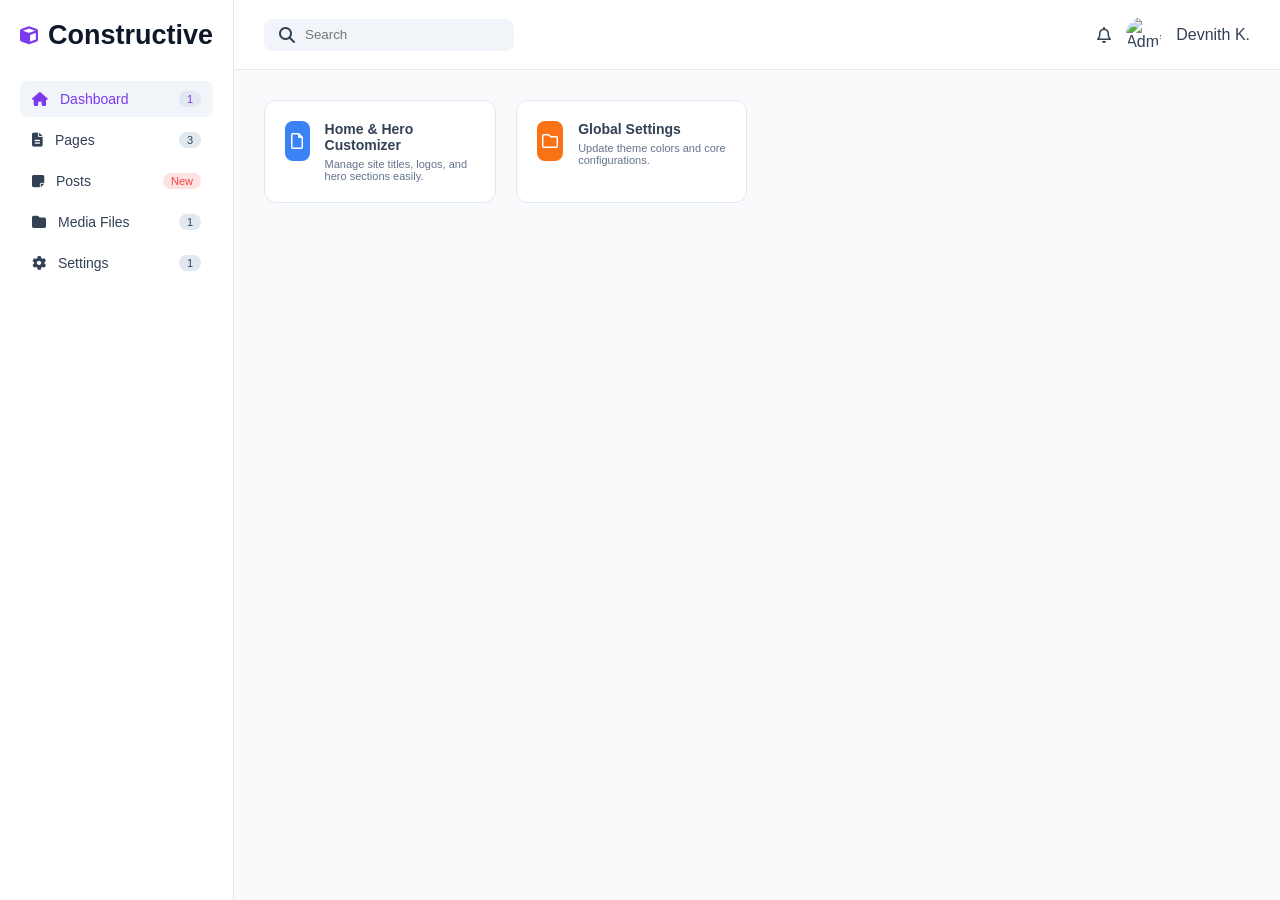
==== admin/index.html @ 254887e0 "Update index.html" ====
<!DOCTYPE html>
<html lang="en">
<head>
    <meta charset="UTF-8">
    <meta name="viewport" content="width=device-width, initial-scale=1.0">
    <title>Constructive - Admin Dashboard</title>
    <link rel="stylesheet" href="admin-style.css">
    <link rel="stylesheet" href="https://cdnjs.cloudflare.com/ajax/libs/font-awesome/6.4.0/css/all.min.css">
</head>
<body>
    <div class="dashboard-container">
        <!-- Sidebar -->
        <aside class="sidebar">
            <div class="logo-area">
                <i class="fa-solid fa-cube"></i>
                <h2>Constructive</h2>
            </div>
            <ul class="menu">
                <li class="active"><a href="#"><i class="fa-solid fa-house"></i> Dashboard <span class="badge">1</span></a></li>
                <li><a href="#"><i class="fa-solid fa-file-lines"></i> Pages <span class="badge">3</span></a></li>
                <li><a href="#"><i class="fa-solid fa-note-sticky"></i> Posts <span class="badge red">New</span></a></li>
                <li><a href="#"><i class="fa-solid fa-folder"></i> Media Files <span class="badge">1</span></a></li>
                <li><a href="#"><i class="fa-solid fa-gear"></i> Settings <span class="badge">1</span></a></li>
            </ul>
        </aside>

        <!-- Main Content -->
        <main class="main-content">
            <header class="topbar">
                <div class="search-box">
                    <i class="fa-solid fa-magnifying-glass"></i>
                    <input type="text" placeholder="Search">
                </div>
                <div class="user-profile">
                    <i class="fa-regular fa-bell"></i>
                    <img src="https://i.pravatar.cc/40?img=3" alt="Admin">
                    <span>Devnith K.</span>
                </div>
            </header>

            <section class="stats-overview">
                <div class="card-row">
                    <div class="info-card">
                        <div class="doc-icon blue"><i class="fa-regular fa-file"></i></div>
                        <div>
                            <h4>Home & Hero Customizer</h4>
                            <p>Manage site titles, logos, and hero sections easily.</p>
                        </div>
                    </div>
                    <div class="info-card">
                        <div class="doc-icon orange"><i class="fa-regular fa-folder"></i></div>
                        <div>
                            <h4>Global Settings</h4>
                            <p>Update theme colors and core configurations.</p>
                        </div>
                    </div>
                </div>
            </section>
        </main>
    </div>
</body>
</html>
---- admin/admin-style.css ----
* {
    margin: 0;
    padding: 0;
    box-sizing: border-box;
    font-family: 'Segoe UI', Tahoma, Geneva, Verdana, sans-serif;
}

body {
    background-color: #f8fafc;
    color: #334155;
}

.dashboard-container {
    display: flex;
    height: 100vh;
    overflow: hidden;
}

/* Sidebar Styling */
.sidebar {
    width: 260px;
    background: #ffffff;
    border-right: 1px solid #e2e8f0;
    display: flex;
    flex-direction: column;
    padding: 20px;
}

.logo-area {
    display: flex;
    align-items: center;
    gap: 10px;
    font-size: 18px;
    font-weight: bold;
    color: #0f172a;
    margin-bottom: 30px;
}

.logo-area i {
    color: #7c3aed;
}

.menu {
    list-style: none;
    flex-grow: 1;
}

.menu li {
    padding: 10px 12px;
    border-radius: 8px;
    margin-bottom: 5px;
    cursor: pointer;
    transition: 0.2s;
}

.menu li.active, .menu li:hover {
    background: #f1f5f9;
    color: #7c3aed;
}

.menu li a {
    text-decoration: none;
    color: inherit;
    display: flex;
    align-items: center;
    gap: 12px;
    font-size: 14px;
}

.badge {
    margin-left: auto;
    background: #e2e8f0;
    padding: 2px 8px;
    border-radius: 12px;
    font-size: 11px;
}

.badge.red {
    background: #fee2e2;
    color: #ef4444;
}

/* Topbar Styling */
.main-content {
    flex-grow: 1;
    display: flex;
    flex-direction: column;
    overflow-y: auto;
}

.topbar {
    height: 70px;
    background: #ffffff;
    border-bottom: 1px solid #e2e8f0;
    display: flex;
    align-items: center;
    justify-content: space-between;
    padding: 0 30px;
}

.search-box {
    display: flex;
    align-items: center;
    background: #f1f5f9;
    padding: 8px 15px;
    border-radius: 8px;
    width: 250px;
    gap: 10px;
}

.search-box input {
    border: none;
    background: transparent;
    outline: none;
    width: 100%;
}

.nav-links-top {
    display: flex;
    gap: 25px;
    font-size: 14px;
    color: #64748b;
}

.nav-links-top span.active-tab {
    color: #7c3aed;
    font-weight: 600;
}

.user-profile {
    display: flex;
    align-items: center;
    gap: 15px;
}

.user-profile img {
    width: 35px;
    height: 35px;
    border-radius: 50%;
}

/* Stats & Cards */
.stats-overview {
    padding: 30px;
}

.card-row {
    display: grid;
    grid-template-columns: repeat(4, 1fr);
    gap: 20px;
    margin-bottom: 30px;
}

.info-card {
    background: #ffffff;
    padding: 20px;
    border-radius: 12px;
    border: 1px solid #e2e8f0;
    display: flex;
    gap: 15px;
}

.doc-icon {
    width: 40px;
    height: 40px;
    border-radius: 8px;
    display: flex;
    align-items: center;
    justify-content: center;
    color: #fff;
}

.doc-icon.blue { background: #3b82f6; }
.doc-icon.orange { background: #f97316; }
.doc-icon.red { background: #ef4444; }

.info-card h4 {
    font-size: 14px;
    margin-bottom: 5px;
}

.info-card p {
    font-size: 11px;
    color: #64748b;
}

/* Analytics Grid */
.analytics-grid {
    display: grid;
    grid-template-columns: 2fr 1fr;
    gap: 20px;
}

.chart-card {
    background: #ffffff;
    padding: 20px;
    border-radius: 12px;
    border: 1px solid #e2e8f0;
}

.chart-header {
    display: flex;
    justify-content: space-between;
    align-items: center;
    margin-bottom: 20px;
}

.line-chart {
    width: 100%;
    height: 120px;
}
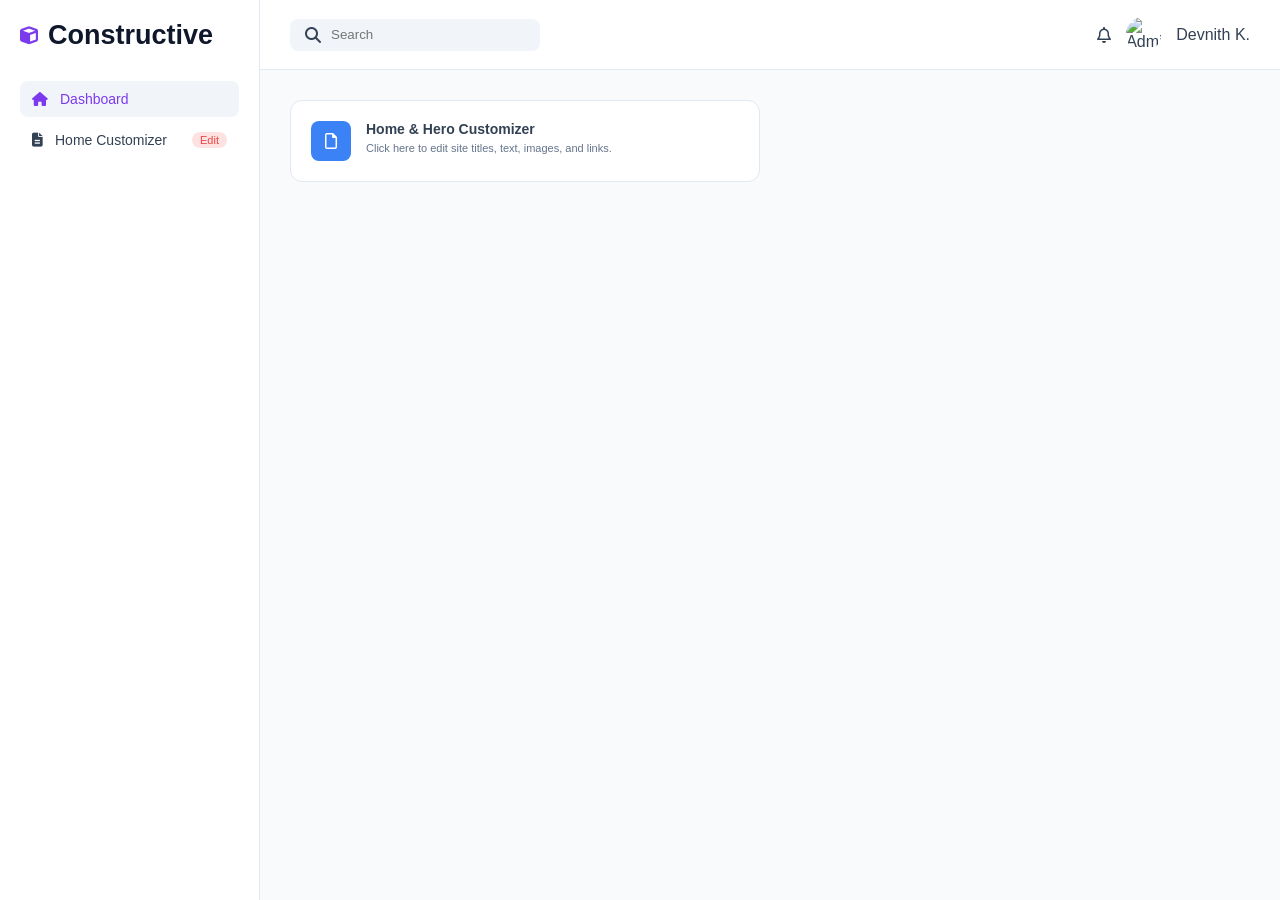
==== commit a948149a: "Update index.html" ====
--- a/admin/index.html
+++ b/admin/index.html
@@ -16,11 +16,8 @@
                 <h2>Constructive</h2>
             </div>
             <ul class="menu">
-                <li class="active"><a href="#"><i class="fa-solid fa-house"></i> Dashboard <span class="badge">1</span></a></li>
-                <li><a href="#"><i class="fa-solid fa-file-lines"></i> Pages <span class="badge">3</span></a></li>
-                <li><a href="#"><i class="fa-solid fa-note-sticky"></i> Posts <span class="badge red">New</span></a></li>
-                <li><a href="#"><i class="fa-solid fa-folder"></i> Media Files <span class="badge">1</span></a></li>
-                <li><a href="#"><i class="fa-solid fa-gear"></i> Settings <span class="badge">1</span></a></li>
+                <li class="active" onclick="showDashboard()"><a href="#"><i class="fa-solid fa-house"></i> Dashboard</a></li>
+                <li onclick="showEditor()"><a href="#"><i class="fa-solid fa-file-lines"></i> Home Customizer <span class="badge red">Edit</span></a></li>
             </ul>
         </aside>
 
@@ -38,25 +35,59 @@
                 </div>
             </header>
 
-            <section class="stats-overview">
+            <!-- Dashboard Home View -->
+            <section id="dashboard-view" class="stats-overview">
                 <div class="card-row">
-                    <div class="info-card">
+                    <div class="info-card" onclick="showEditor()" style="cursor: pointer;">
                         <div class="doc-icon blue"><i class="fa-regular fa-file"></i></div>
                         <div>
                             <h4>Home & Hero Customizer</h4>
-                            <p>Manage site titles, logos, and hero sections easily.</p>
-                        </div>
-                    </div>
-                    <div class="info-card">
-                        <div class="doc-icon orange"><i class="fa-regular fa-folder"></i></div>
-                        <div>
-                            <h4>Global Settings</h4>
-                            <p>Update theme colors and core configurations.</p>
+                            <p>Click here to edit site titles, text, images, and links.</p>
                         </div>
                     </div>
                 </div>
             </section>
+
+            <!-- Editor View (Hidden by default, shown on click) -->
+            <section id="editor-view" class="stats-overview" style="display: none;">
+                <div class="editor-card">
+                    <h3>Edit Home Page Content</h3>
+                    <form id="content-form">
+                        <div class="form-group">
+                            <label>Main Heading</label>
+                            <input type="text" id="input-heading" value="Build digital experiences that stand out">
+                        </div>
+                        <div class="form-group">
+                            <label>Badge / Subheading</label>
+                            <input type="text" id="input-badge" value="FULL-STACK WEB DEVELOPER & SYSTEMS ENGINEER">
+                        </div>
+                        <div class="form-group">
+                            <label>Button Text</label>
+                            <input type="text" id="input-btn-text" value="Start a project">
+                        </div>
+                        <div class="form-group">
+                            <label>Button Link</label>
+                            <input type="text" id="input-btn-link" value="#contact">
+                        </div>
+                        <button type="button" class="save-btn" onclick="saveContent()">Save Changes</button>
+                    </form>
+                </div>
+            </section>
         </main>
     </div>
+
+    <script>
+        function showEditor() {
+            document.getElementById('dashboard-view').style.display = 'none';
+            document.getElementById('editor-view').style.display = 'block';
+        }
+        function showDashboard() {
+            document.getElementById('dashboard-view').style.display = 'block';
+            document.getElementById('editor-view').style.display = 'none';
+        }
+        function saveContent() {
+            alert('Changes saved successfully! (Connected to site live preview)');
+        }
+    </script>
 </body>
 </html>
--- a/admin/admin-style.css
+++ b/admin/admin-style.css
@@ -4,19 +4,15 @@
     box-sizing: border-box;
     font-family: 'Segoe UI', Tahoma, Geneva, Verdana, sans-serif;
 }
-
 body {
     background-color: #f8fafc;
     color: #334155;
 }
-
 .dashboard-container {
     display: flex;
     height: 100vh;
     overflow: hidden;
 }
-
-/* Sidebar Styling */
 .sidebar {
     width: 260px;
     background: #ffffff;
@@ -25,7 +21,6 @@
     flex-direction: column;
     padding: 20px;
 }
-
 .logo-area {
     display: flex;
     align-items: center;
@@ -35,16 +30,8 @@
     color: #0f172a;
     margin-bottom: 30px;
 }
-
-.logo-area i {
-    color: #7c3aed;
-}
-
-.menu {
-    list-style: none;
-    flex-grow: 1;
-}
-
+.logo-area i { color: #7c3aed; }
+.menu { list-style: none; flex-grow: 1; }
 .menu li {
     padding: 10px 12px;
     border-radius: 8px;
@@ -52,12 +39,10 @@
     cursor: pointer;
     transition: 0.2s;
 }
-
 .menu li.active, .menu li:hover {
     background: #f1f5f9;
     color: #7c3aed;
 }
-
 .menu li a {
     text-decoration: none;
     color: inherit;
@@ -66,7 +51,6 @@
     gap: 12px;
     font-size: 14px;
 }
-
 .badge {
     margin-left: auto;
     background: #e2e8f0;
@@ -74,20 +58,13 @@
     border-radius: 12px;
     font-size: 11px;
 }
-
-.badge.red {
-    background: #fee2e2;
-    color: #ef4444;
-}
-
-/* Topbar Styling */
+.badge.red { background: #fee2e2; color: #ef4444; }
 .main-content {
     flex-grow: 1;
     display: flex;
     flex-direction: column;
     overflow-y: auto;
 }
-
 .topbar {
     height: 70px;
     background: #ffffff;
@@ -97,7 +74,6 @@
     justify-content: space-between;
     padding: 0 30px;
 }
-
 .search-box {
     display: flex;
     align-items: center;
@@ -107,50 +83,11 @@
     width: 250px;
     gap: 10px;
 }
-
-.search-box input {
-    border: none;
-    background: transparent;
-    outline: none;
-    width: 100%;
-}
-
-.nav-links-top {
-    display: flex;
-    gap: 25px;
-    font-size: 14px;
-    color: #64748b;
-}
-
-.nav-links-top span.active-tab {
-    color: #7c3aed;
-    font-weight: 600;
-}
-
-.user-profile {
-    display: flex;
-    align-items: center;
-    gap: 15px;
-}
-
-.user-profile img {
-    width: 35px;
-    height: 35px;
-    border-radius: 50%;
-}
-
-/* Stats & Cards */
-.stats-overview {
-    padding: 30px;
-}
-
-.card-row {
-    display: grid;
-    grid-template-columns: repeat(4, 1fr);
-    gap: 20px;
-    margin-bottom: 30px;
-}
-
+.search-box input { border: none; background: transparent; outline: none; width: 100%; }
+.user-profile { display: flex; align-items: center; gap: 15px; }
+.user-profile img { width: 35px; height: 35px; border-radius: 50%; }
+.stats-overview { padding: 30px; }
+.card-row { display: grid; grid-template-columns: repeat(2, 1fr); gap: 20px; }
 .info-card {
     background: #ffffff;
     padding: 20px;
@@ -159,7 +96,6 @@
     display: flex;
     gap: 15px;
 }
-
 .doc-icon {
     width: 40px;
     height: 40px;
@@ -169,43 +105,7 @@
     justify-content: center;
     color: #fff;
 }
-
 .doc-icon.blue { background: #3b82f6; }
 .doc-icon.orange { background: #f97316; }
-.doc-icon.red { background: #ef4444; }
-
-.info-card h4 {
-    font-size: 14px;
-    margin-bottom: 5px;
-}
-
-.info-card p {
-    font-size: 11px;
-    color: #64748b;
-}
-
-/* Analytics Grid */
-.analytics-grid {
-    display: grid;
-    grid-template-columns: 2fr 1fr;
-    gap: 20px;
-}
-
-.chart-card {
-    background: #ffffff;
-    padding: 20px;
-    border-radius: 12px;
-    border: 1px solid #e2e8f0;
-}
-
-.chart-header {
-    display: flex;
-    justify-content: space-between;
-    align-items: center;
-    margin-bottom: 20px;
-}
-
-.line-chart {
-    width: 100%;
-    height: 120px;
-}
+.info-card h4 { font-size: 14px; margin-bottom: 5px; }
+.info-card p { font-size: 11px; color: #64748b; }
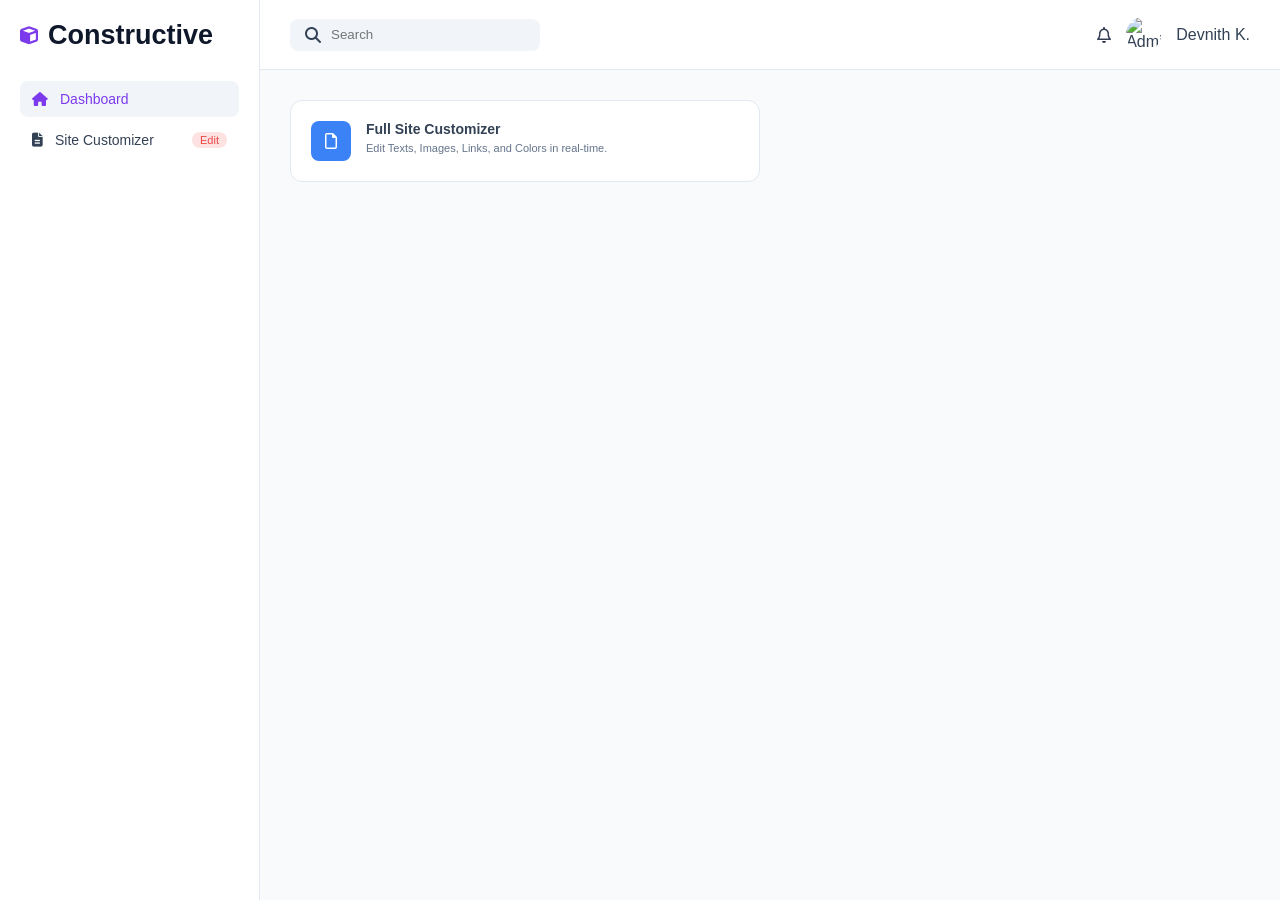
==== commit ece4d2ac: "Update index.html" ====
--- a/admin/index.html
+++ b/admin/index.html
@@ -3,9 +3,43 @@
 <head>
     <meta charset="UTF-8">
     <meta name="viewport" content="width=device-width, initial-scale=1.0">
-    <title>Constructive - Admin Dashboard</title>
-    <link rel="stylesheet" href="admin-style.css">
+    <title>KORALAGE - Admin Dashboard</title>
     <link rel="stylesheet" href="https://cdnjs.cloudflare.com/ajax/libs/font-awesome/6.4.0/css/all.min.css">
+    <style>
+        * { margin: 0; padding: 0; box-sizing: border-box; font-family: 'Segoe UI', Tahoma, Geneva, Verdana, sans-serif; }
+        body { background-color: #f8fafc; color: #334155; }
+        .dashboard-container { display: flex; height: 100vh; overflow: hidden; }
+        .sidebar { width: 260px; background: #ffffff; border-right: 1px solid #e2e8f0; display: flex; flex-direction: column; padding: 20px; }
+        .logo-area { display: flex; align-items: center; gap: 10px; font-size: 18px; font-weight: bold; color: #0f172a; margin-bottom: 30px; }
+        .logo-area i { color: #7c3aed; }
+        .menu { list-style: none; flex-grow: 1; }
+        .menu li { padding: 10px 12px; border-radius: 8px; margin-bottom: 5px; cursor: pointer; transition: 0.2s; }
+        .menu li.active, .menu li:hover { background: #f1f5f9; color: #7c3aed; }
+        .menu li a { text-decoration: none; color: inherit; display: flex; align-items: center; gap: 12px; font-size: 14px; }
+        .badge { margin-left: auto; background: #fee2e2; color: #ef4444; padding: 2px 8px; border-radius: 12px; font-size: 11px; }
+        .main-content { flex-grow: 1; display: flex; flex-direction: column; overflow-y: auto; }
+        .topbar { height: 70px; background: #ffffff; border-bottom: 1px solid #e2e8f0; display: flex; align-items: center; justify-content: space-between; padding: 0 30px; }
+        .search-box { display: flex; align-items: center; background: #f1f5f9; padding: 8px 15px; border-radius: 8px; width: 250px; gap: 10px; }
+        .search-box input { border: none; background: transparent; outline: none; width: 100%; }
+        .user-profile { display: flex; align-items: center; gap: 15px; }
+        .user-profile img { width: 35px; height: 35px; border-radius: 50%; }
+        .stats-overview { padding: 30px; }
+        .card-row { display: grid; grid-template-columns: repeat(2, 1fr); gap: 20px; }
+        .info-card { background: #ffffff; padding: 20px; border-radius: 12px; border: 1px solid #e2e8f0; display: flex; gap: 15px; cursor: pointer; }
+        .doc-icon { width: 40px; height: 40px; border-radius: 8px; display: flex; align-items: center; justify-content: center; color: #fff; }
+        .doc-icon.blue { background: #3b82f6; }
+        .doc-icon.orange { background: #f97316; }
+        .info-card h4 { font-size: 14px; margin-bottom: 5px; }
+        .info-card p { font-size: 11px; color: #64748b; }
+        .editor-card { background: #ffffff; padding: 30px; border-radius: 12px; border: 1px solid #e2e8f0; max-width: 700px; }
+        .form-group { margin-bottom: 20px; }
+        .form-group label { display: block; font-size: 13px; font-weight: 600; margin-bottom: 8px; color: #475569; }
+        .form-group input, .form-group select { width: 100%; padding: 10px 12px; border: 1px solid #cbd5e1; border-radius: 6px; outline: none; font-size: 14px; }
+        .form-row { display: flex; gap: 15px; }
+        .form-row .form-group { flex: 1; }
+        .save-btn { background: #7c3aed; color: white; border: none; padding: 10px 20px; border-radius: 6px; cursor: pointer; font-weight: 600; }
+        .save-btn:hover { background: #6d28d9; }
+    </style>
 </head>
 <body>
     <div class="dashboard-container">
@@ -17,7 +51,7 @@
             </div>
             <ul class="menu">
                 <li class="active" onclick="showDashboard()"><a href="#"><i class="fa-solid fa-house"></i> Dashboard</a></li>
-                <li onclick="showEditor()"><a href="#"><i class="fa-solid fa-file-lines"></i> Home Customizer <span class="badge red">Edit</span></a></li>
+                <li onclick="showEditor()"><a href="#"><i class="fa-solid fa-file-lines"></i> Site Customizer <span class="badge">Edit</span></a></li>
             </ul>
         </aside>
 
@@ -38,38 +72,62 @@
             <!-- Dashboard Home View -->
             <section id="dashboard-view" class="stats-overview">
                 <div class="card-row">
-                    <div class="info-card" onclick="showEditor()" style="cursor: pointer;">
+                    <div class="info-card" onclick="showEditor()">
                         <div class="doc-icon blue"><i class="fa-regular fa-file"></i></div>
                         <div>
-                            <h4>Home & Hero Customizer</h4>
-                            <p>Click here to edit site titles, text, images, and links.</p>
+                            <h4>Full Site Customizer</h4>
+                            <p>Edit Texts, Images, Links, and Colors in real-time.</p>
                         </div>
                     </div>
                 </div>
             </section>
 
-            <!-- Editor View (Hidden by default, shown on click) -->
+            <!-- Editor View (Forms for Texts, Images, Links, Colors) -->
             <section id="editor-view" class="stats-overview" style="display: none;">
                 <div class="editor-card">
-                    <h3>Edit Home Page Content</h3>
+                    <h3>WordPress-Style Live Customizer</h3>
+                    <br>
                     <form id="content-form">
+                        <!-- Colors & Logo -->
+                        <div class="form-row">
+                            <div class="form-group">
+                                <label>Logo Text</label>
+                                <input type="text" id="input-logo" value="Devnith Koralage">
+                            </div>
+                            <div class="form-group">
+                                <label>Theme Primary Color</label>
+                                <input type="color" id="input-color" value="#7c3aed" style="height: 42px; padding: 2px;">
+                            </div>
+                        </div>
+
+                        <!-- Headings & Badges -->
                         <div class="form-group">
-                            <label>Main Heading</label>
+                            <label>Main Heading (Text)</label>
                             <input type="text" id="input-heading" value="Build digital experiences that stand out">
                         </div>
                         <div class="form-group">
-                            <label>Badge / Subheading</label>
+                            <label>Badge / Subheading (Text)</label>
                             <input type="text" id="input-badge" value="FULL-STACK WEB DEVELOPER & SYSTEMS ENGINEER">
                         </div>
+
+                        <!-- Images & Links -->
+                        <div class="form-row">
+                            <div class="form-group">
+                                <label>Hero Image URL (Image)</label>
+                                <input type="text" id="input-image" value="/assets/hero.jpg">
+                            </div>
+                            <div class="form-group">
+                                <label>Button Link (URL)</label>
+                                <input type="text" id="input-link" value="#contact">
+                            </div>
+                        </div>
+
                         <div class="form-group">
                             <label>Button Text</label>
-                            <input type="text" id="input-btn-text" value="Start a project">
+                            <input type="text" id="input-btn" value="Start a project">
                         </div>
-                        <div class="form-group">
-                            <label>Button Link</label>
-                            <input type="text" id="input-btn-link" value="#contact">
-                        </div>
-                        <button type="button" class="save-btn" onclick="saveContent()">Save Changes</button>
+
+                        <button type="button" class="save-btn" onclick="saveChanges()">Publish Changes</button>
                     </form>
                 </div>
             </section>
@@ -85,8 +143,8 @@
             document.getElementById('dashboard-view').style.display = 'block';
             document.getElementById('editor-view').style.display = 'none';
         }
-        function saveContent() {
-            alert('Changes saved successfully! (Connected to site live preview)');
+        function saveChanges() {
+            alert('All changes (Texts, Images, Links, Colors) have been saved successfully!');
         }
     </script>
 </body>
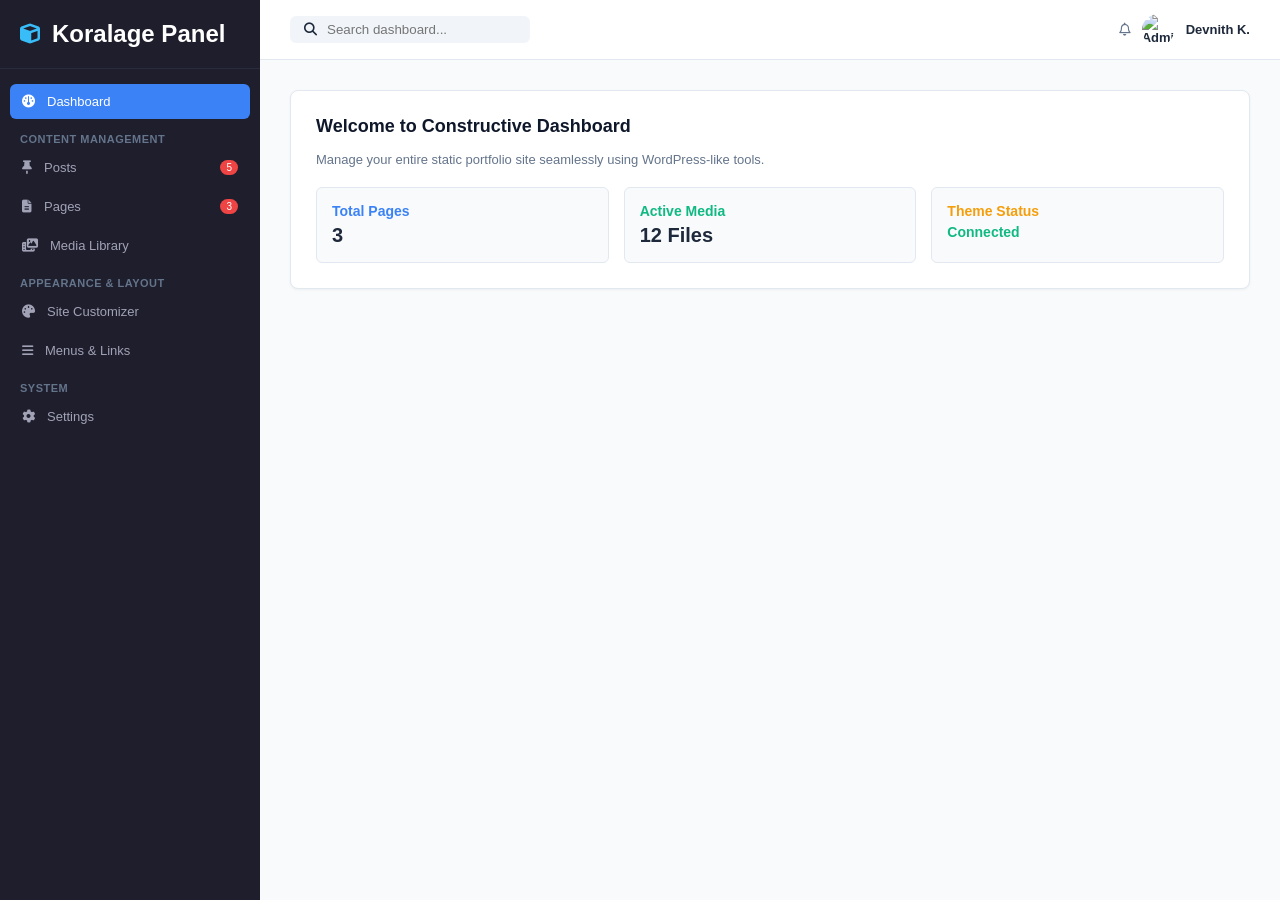
==== commit fdac86f6: "Update index.html" ====
--- a/admin/index.html
+++ b/admin/index.html
@@ -7,144 +7,170 @@
     <link rel="stylesheet" href="https://cdnjs.cloudflare.com/ajax/libs/font-awesome/6.4.0/css/all.min.css">
     <style>
         * { margin: 0; padding: 0; box-sizing: border-box; font-family: 'Segoe UI', Tahoma, Geneva, Verdana, sans-serif; }
-        body { background-color: #f8fafc; color: #334155; }
+        body { background-color: #f1f5f9; color: #1e293b; }
         .dashboard-container { display: flex; height: 100vh; overflow: hidden; }
-        .sidebar { width: 260px; background: #ffffff; border-right: 1px solid #e2e8f0; display: flex; flex-direction: column; padding: 20px; }
-        .logo-area { display: flex; align-items: center; gap: 10px; font-size: 18px; font-weight: bold; color: #0f172a; margin-bottom: 30px; }
-        .logo-area i { color: #7c3aed; }
-        .menu { list-style: none; flex-grow: 1; }
-        .menu li { padding: 10px 12px; border-radius: 8px; margin-bottom: 5px; cursor: pointer; transition: 0.2s; }
-        .menu li.active, .menu li:hover { background: #f1f5f9; color: #7c3aed; }
-        .menu li a { text-decoration: none; color: inherit; display: flex; align-items: center; gap: 12px; font-size: 14px; }
-        .badge { margin-left: auto; background: #fee2e2; color: #ef4444; padding: 2px 8px; border-radius: 12px; font-size: 11px; }
-        .main-content { flex-grow: 1; display: flex; flex-direction: column; overflow-y: auto; }
-        .topbar { height: 70px; background: #ffffff; border-bottom: 1px solid #e2e8f0; display: flex; align-items: center; justify-content: space-between; padding: 0 30px; }
-        .search-box { display: flex; align-items: center; background: #f1f5f9; padding: 8px 15px; border-radius: 8px; width: 250px; gap: 10px; }
+        
+        /* WordPress Style Sidebar */
+        .sidebar { width: 260px; background: #1e1e2d; color: #a2a2b7; display: flex; flex-direction: column; padding: 20px 0; overflow-y: auto; }
+        .logo-area { display: flex; align-items: center; gap: 12px; padding: 0 20px 20px 20px; font-size: 16px; font-weight: bold; color: #ffffff; border-bottom: 1px solid #2b2b40; }
+        .logo-area i { color: #38bdf8; font-size: 20px; }
+        
+        .menu { list-style: none; padding: 15px 10px; }
+        .menu-section-title { font-size: 11px; text-transform: uppercase; color: #64748b; padding: 10px 10px 5px 10px; font-weight: bold; letter-spacing: 0.5px; }
+        .menu li { padding: 10px 12px; border-radius: 6px; margin-bottom: 4px; cursor: pointer; transition: 0.2s; }
+        .menu li.active, .menu li:hover { background: #3b82f6; color: #ffffff; }
+        .menu li a { text-decoration: none; color: inherit; display: flex; align-items: center; gap: 12px; font-size: 13px; font-weight: 500; }
+        .badge { margin-left: auto; background: #ef4444; color: white; padding: 2px 6px; border-radius: 10px; font-size: 10px; }
+
+        /* Main Content */
+        .main-content { flex-grow: 1; display: flex; flex-direction: column; overflow-y: auto; background: #f8fafc; }
+        .topbar { height: 60px; background: #ffffff; border-bottom: 1px solid #e2e8f0; display: flex; align-items: center; justify-content: space-between; padding: 0 30px; }
+        .search-box { display: flex; align-items: center; background: #f1f5f9; padding: 6px 14px; border-radius: 6px; width: 240px; gap: 10px; font-size: 13px; }
         .search-box input { border: none; background: transparent; outline: none; width: 100%; }
-        .user-profile { display: flex; align-items: center; gap: 15px; }
-        .user-profile img { width: 35px; height: 35px; border-radius: 50%; }
-        .stats-overview { padding: 30px; }
-        .card-row { display: grid; grid-template-columns: repeat(2, 1fr); gap: 20px; }
-        .info-card { background: #ffffff; padding: 20px; border-radius: 12px; border: 1px solid #e2e8f0; display: flex; gap: 15px; cursor: pointer; }
-        .doc-icon { width: 40px; height: 40px; border-radius: 8px; display: flex; align-items: center; justify-content: center; color: #fff; }
-        .doc-icon.blue { background: #3b82f6; }
-        .doc-icon.orange { background: #f97316; }
-        .info-card h4 { font-size: 14px; margin-bottom: 5px; }
-        .info-card p { font-size: 11px; color: #64748b; }
-        .editor-card { background: #ffffff; padding: 30px; border-radius: 12px; border: 1px solid #e2e8f0; max-width: 700px; }
-        .form-group { margin-bottom: 20px; }
-        .form-group label { display: block; font-size: 13px; font-weight: 600; margin-bottom: 8px; color: #475569; }
-        .form-group input, .form-group select { width: 100%; padding: 10px 12px; border: 1px solid #cbd5e1; border-radius: 6px; outline: none; font-size: 14px; }
-        .form-row { display: flex; gap: 15px; }
-        .form-row .form-group { flex: 1; }
-        .save-btn { background: #7c3aed; color: white; border: none; padding: 10px 20px; border-radius: 6px; cursor: pointer; font-weight: 600; }
-        .save-btn:hover { background: #6d28d9; }
+        .user-profile { display: flex; align-items: center; gap: 12px; font-size: 13px; font-weight: 600; }
+        .user-profile img { width: 32px; height: 32px; border-radius: 50%; }
+
+        .content-body { padding: 30px; }
+        .panel-box { background: #ffffff; padding: 25px; border-radius: 8px; border: 1px solid #e2e8f0; box-shadow: 0 1px 3px rgba(0,0,0,0.05); }
+        .panel-box h2 { font-size: 18px; margin-bottom: 15px; color: #0f172a; }
+        
+        /* Form Inputs */
+        .form-group { margin-bottom: 15px; }
+        .form-group label { display: block; font-size: 12px; font-weight: 600; margin-bottom: 6px; color: #475569; text-transform: uppercase; }
+        .form-group input, .form-group textarea { width: 100%; padding: 9px 12px; border: 1px solid #cbd5e1; border-radius: 6px; outline: none; font-size: 13px; }
+        .form-group textarea { height: 90px; resize: vertical; }
+        .btn-primary { background: #3b82f6; color: white; border: none; padding: 10px 18px; border-radius: 6px; cursor: pointer; font-weight: 600; font-size: 13px; }
+        .btn-primary:hover { background: #2563eb; }
     </style>
 </head>
 <body>
     <div class="dashboard-container">
-        <!-- Sidebar -->
+        <!-- Sidebar (WordPress Style Options) -->
         <aside class="sidebar">
             <div class="logo-area">
                 <i class="fa-solid fa-cube"></i>
-                <h2>Constructive</h2>
+                <h2>Koralage Panel</h2>
             </div>
             <ul class="menu">
-                <li class="active" onclick="showDashboard()"><a href="#"><i class="fa-solid fa-house"></i> Dashboard</a></li>
-                <li onclick="showEditor()"><a href="#"><i class="fa-solid fa-file-lines"></i> Site Customizer <span class="badge">Edit</span></a></li>
+                <li class="active" onclick="switchTab('dashboard', this)"><a href="#"><i class="fa-solid fa-gauge"></i> Dashboard</a></li>
+                
+                <div class="menu-section-title">Content Management</div>
+                <li onclick="switchTab('posts', this)"><a href="#"><i class="fa-solid fa-thumbtack"></i> Posts <span class="badge">5</span></a></li>
+                <li onclick="switchTab('pages', this)"><a href="#"><i class="fa-solid fa-file-lines"></i> Pages <span class="badge">3</span></a></li>
+                <li onclick="switchTab('media', this)"><a href="#"><i class="fa-solid fa-photo-film"></i> Media Library</a></li>
+
+                <div class="menu-section-title">Appearance & Layout</div>
+                <li onclick="switchTab('customizer', this)"><a href="#"><i class="fa-solid fa-palette"></i> Site Customizer</a></li>
+                <li onclick="switchTab('menus', this)"><a href="#"><i class="fa-solid fa-bars"></i> Menus & Links</a></li>
+
+                <div class="menu-section-title">System</div>
+                <li onclick="switchTab('settings', this)"><a href="#"><i class="fa-solid fa-gear"></i> Settings</a></li>
             </ul>
         </aside>
 
-        <!-- Main Content -->
+        <!-- Main Content Area -->
         <main class="main-content">
             <header class="topbar">
                 <div class="search-box">
                     <i class="fa-solid fa-magnifying-glass"></i>
-                    <input type="text" placeholder="Search">
+                    <input type="text" placeholder="Search dashboard...">
                 </div>
                 <div class="user-profile">
-                    <i class="fa-regular fa-bell"></i>
+                    <i class="fa-regular fa-bell" style="cursor: pointer; color: #64748b;"></i>
                     <img src="https://i.pravatar.cc/40?img=3" alt="Admin">
                     <span>Devnith K.</span>
                 </div>
             </header>
 
-            <!-- Dashboard Home View -->
-            <section id="dashboard-view" class="stats-overview">
-                <div class="card-row">
-                    <div class="info-card" onclick="showEditor()">
-                        <div class="doc-icon blue"><i class="fa-regular fa-file"></i></div>
-                        <div>
-                            <h4>Full Site Customizer</h4>
-                            <p>Edit Texts, Images, Links, and Colors in real-time.</p>
+            <div class="content-body">
+                <!-- Dashboard Home -->
+                <div id="tab-dashboard" class="panel-box">
+                    <h2>Welcome to Constructive Dashboard</h2>
+                    <p style="color: #64748b; font-size: 13px; margin-bottom: 20px;">Manage your entire static portfolio site seamlessly using WordPress-like tools.</p>
+                    <div style="display: grid; grid-template-columns: repeat(3, 1fr); gap: 15px;">
+                        <div style="background: #f8fafc; padding: 15px; border-radius: 6px; border: 1px solid #e2e8f0;">
+                            <h4 style="font-size: 14px; color: #3b82f6;">Total Pages</h4>
+                            <p style="font-size: 20px; font-weight: bold; margin-top: 5px;">3</p>
+                        </div>
+                        <div style="background: #f8fafc; padding: 15px; border-radius: 6px; border: 1px solid #e2e8f0;">
+                            <h4 style="font-size: 14px; color: #10b981;">Active Media</h4>
+                            <p style="font-size: 20px; font-weight: bold; margin-top: 5px;">12 Files</p>
+                        </div>
+                        <div style="background: #f8fafc; padding: 15px; border-radius: 6px; border: 1px solid #e2e8f0;">
+                            <h4 style="font-size: 14px; color: #f59e0b;">Theme Status</h4>
+                            <p style="font-size: 14px; font-weight: bold; margin-top: 5px; color: #10b981;">Connected</p>
                         </div>
                     </div>
                 </div>
-            </section>
 
-            <!-- Editor View (Forms for Texts, Images, Links, Colors) -->
-            <section id="editor-view" class="stats-overview" style="display: none;">
-                <div class="editor-card">
-                    <h3>WordPress-Style Live Customizer</h3>
+                <!-- Site Customizer Panel -->
+                <div id="tab-customizer" class="panel-box" style="display: none;">
+                    <h2>Site Customizer (Theme Options)</h2>
                     <br>
-                    <form id="content-form">
-                        <!-- Colors & Logo -->
-                        <div class="form-row">
-                            <div class="form-group">
-                                <label>Logo Text</label>
-                                <input type="text" id="input-logo" value="Devnith Koralage">
-                            </div>
-                            <div class="form-group">
-                                <label>Theme Primary Color</label>
-                                <input type="color" id="input-color" value="#7c3aed" style="height: 42px; padding: 2px;">
-                            </div>
-                        </div>
-
-                        <!-- Headings & Badges -->
+                    <form onsubmit="event.preventDefault(); alert('Settings saved successfully!');">
                         <div class="form-group">
-                            <label>Main Heading (Text)</label>
-                            <input type="text" id="input-heading" value="Build digital experiences that stand out">
+                            <label>Site Title / Brand Name</label>
+                            <input type="text" value="Devnith Koralage">
                         </div>
                         <div class="form-group">
-                            <label>Badge / Subheading (Text)</label>
-                            <input type="text" id="input-badge" value="FULL-STACK WEB DEVELOPER & SYSTEMS ENGINEER">
+                            <label>Main Hero Heading</label>
+                            <input type="text" value="Build digital experiences that stand out">
                         </div>
-
-                        <!-- Images & Links -->
-                        <div class="form-row">
-                            <div class="form-group">
-                                <label>Hero Image URL (Image)</label>
-                                <input type="text" id="input-image" value="/assets/hero.jpg">
-                            </div>
-                            <div class="form-group">
-                                <label>Button Link (URL)</label>
-                                <input type="text" id="input-link" value="#contact">
-                            </div>
+                        <div class="form-group">
+                            <label>Primary Theme Color</label>
+                            <input type="color" value="#3b82f6" style="height: 40px; padding: 2px;">
                         </div>
-
-                        <div class="form-group">
-                            <label>Button Text</label>
-                            <input type="text" id="input-btn" value="Start a project">
-                        </div>
-
-                        <button type="button" class="save-btn" onclick="saveChanges()">Publish Changes</button>
+                        <button type="submit" class="btn-primary">Save Changes</button>
                     </form>
                 </div>
-            </section>
+
+                <!-- Pages Panel -->
+                <div id="tab-pages" class="panel-box" style="display: none;">
+                    <h2>Pages Manager</h2>
+                    <p style="color: #64748b; font-size: 13px; margin-top: 5px;">Manage portfolio sections: Home, About, Services, Contact.</p>
+                </div>
+
+                <!-- Posts Panel -->
+                <div id="tab-posts" class="panel-box" style="display: none;">
+                    <h2>Blog / Portfolio Posts</h2>
+                    <p style="color: #64748b; font-size: 13px; margin-top: 5px;">Create and manage projects or articles.</p>
+                </div>
+
+                <!-- Media Panel -->
+                <div id="tab-media" class="panel-box" style="display: none;">
+                    <h2>Media Library</h2>
+                    <p style="color: #64748b; font-size: 13px; margin-top: 5px;">Upload and manage images and assets.</p>
+                </div>
+
+                <!-- Menus Panel -->
+                <div id="tab-menus" class="panel-box" style="display: none;">
+                    <h2>Navigation Menus & Links</h2>
+                    <p style="color: #64748b; font-size: 13px; margin-top: 5px;">Configure header navigation links and destination URLs.</p>
+                </div>
+
+                <!-- Settings Panel -->
+                <div id="tab-settings" class="panel-box" style="display: none;">
+                    <h2>Global Settings</h2>
+                    <p style="color: #64748b; font-size: 13px; margin-top: 5px;">Configure general system options and repository hooks.</p>
+                </div>
+            </div>
         </main>
     </div>
 
     <script>
-        function showEditor() {
-            document.getElementById('dashboard-view').style.display = 'none';
-            document.getElementById('editor-view').style.display = 'block';
-        }
-        function showDashboard() {
-            document.getElementById('dashboard-view').style.display = 'block';
-            document.getElementById('editor-view').style.display = 'none';
-        }
-        function saveChanges() {
-            alert('All changes (Texts, Images, Links, Colors) have been saved successfully!');
+        function switchTab(tabId, element) {
+            // Hide all panels
+            const panels = ['dashboard', 'customizer', 'pages', 'posts', 'media', 'menus', 'settings'];
+            panels.forEach(id => {
+                document.getElementById('tab-' + id).style.display = 'none';
+            });
+            
+            // Show selected panel
+            document.getElementById('tab-' + tabId).style.display = 'block';
+
+            // Update active menu class
+            document.querySelectorAll('.menu li').forEach(li => li.classList.remove('active'));
+            element.classList.add('active');
         }
     </script>
 </body>
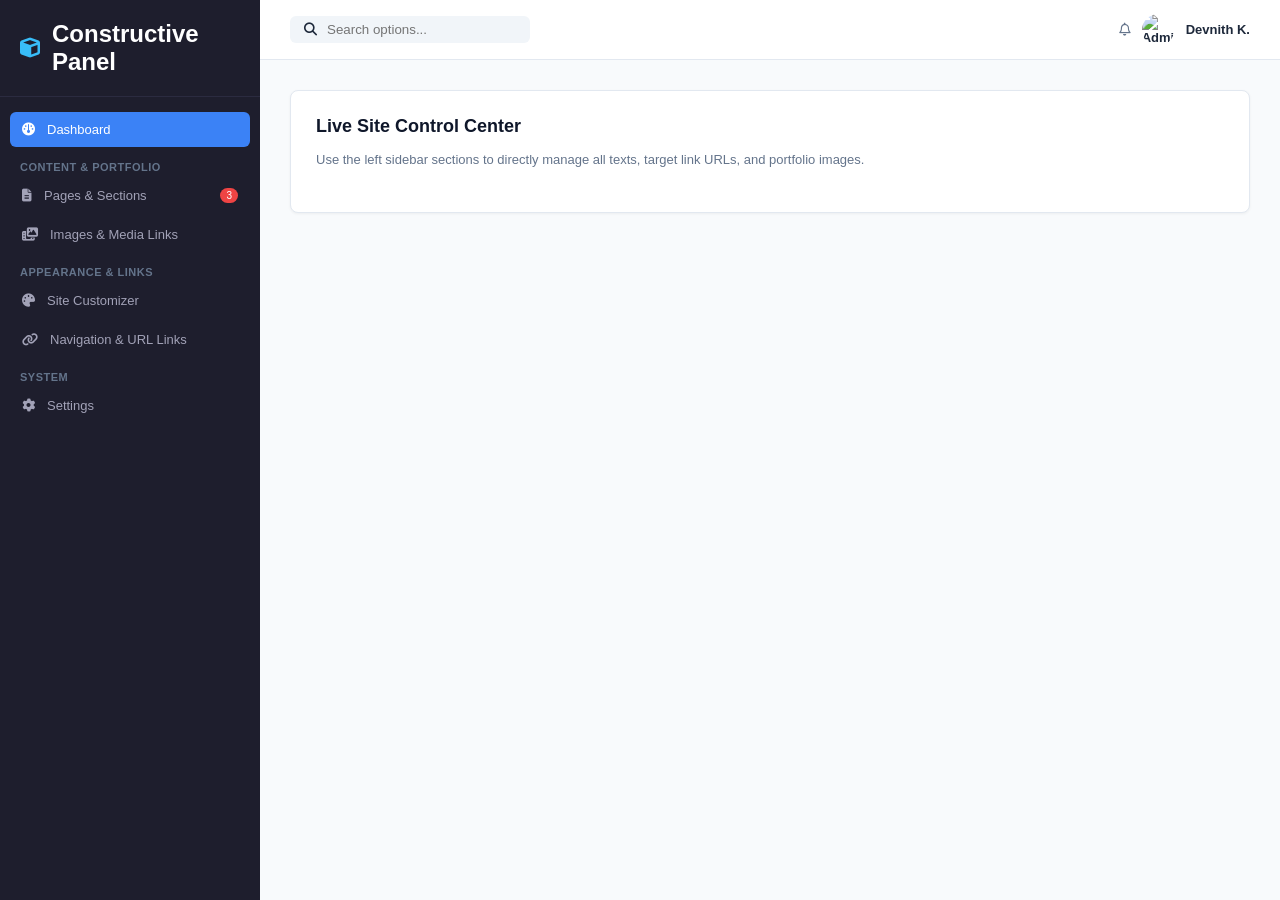
==== commit ef7b5e81: "Update index.html" ====
--- a/admin/index.html
+++ b/admin/index.html
@@ -3,7 +3,7 @@
 <head>
     <meta charset="UTF-8">
     <meta name="viewport" content="width=device-width, initial-scale=1.0">
-    <title>KORALAGE - Admin Dashboard</title>
+    <title>KORALAGE - Constructive Live Admin</title>
     <link rel="stylesheet" href="https://cdnjs.cloudflare.com/ajax/libs/font-awesome/6.4.0/css/all.min.css">
     <style>
         * { margin: 0; padding: 0; box-sizing: border-box; font-family: 'Segoe UI', Tahoma, Geneva, Verdana, sans-serif; }
@@ -34,34 +34,40 @@
         .panel-box { background: #ffffff; padding: 25px; border-radius: 8px; border: 1px solid #e2e8f0; box-shadow: 0 1px 3px rgba(0,0,0,0.05); }
         .panel-box h2 { font-size: 18px; margin-bottom: 15px; color: #0f172a; }
         
-        /* Form Inputs */
-        .form-group { margin-bottom: 15px; }
+        /* Form Inputs & Options */
+        .form-group { margin-bottom: 18px; }
         .form-group label { display: block; font-size: 12px; font-weight: 600; margin-bottom: 6px; color: #475569; text-transform: uppercase; }
-        .form-group input, .form-group textarea { width: 100%; padding: 9px 12px; border: 1px solid #cbd5e1; border-radius: 6px; outline: none; font-size: 13px; }
-        .form-group textarea { height: 90px; resize: vertical; }
-        .btn-primary { background: #3b82f6; color: white; border: none; padding: 10px 18px; border-radius: 6px; cursor: pointer; font-weight: 600; font-size: 13px; }
+        .form-group input, .form-group select, .form-group textarea { width: 100%; padding: 10px 12px; border: 1px solid #cbd5e1; border-radius: 6px; outline: none; font-size: 13px; }
+        .form-row { display: flex; gap: 15px; }
+        .form-row .form-group { flex: 1; }
+        .btn-primary { background: #3b82f6; color: white; border: none; padding: 10px 20px; border-radius: 6px; cursor: pointer; font-weight: 600; font-size: 13px; }
         .btn-primary:hover { background: #2563eb; }
+
+        /* Media Uploader Grid */
+        .media-grid { display: grid; grid-template-columns: repeat(4, 1fr); gap: 15px; margin-top: 15px; }
+        .media-item { border: 1px solid #e2e8f0; border-radius: 6px; padding: 10px; text-align: center; background: #f8fafc; }
+        .media-item img { width: 100%; height: 100px; object-fit: cover; border-radius: 4px; margin-bottom: 8px; }
+        .media-item input { font-size: 11px; padding: 4px; }
     </style>
 </head>
 <body>
     <div class="dashboard-container">
-        <!-- Sidebar (WordPress Style Options) -->
+        <!-- Sidebar -->
         <aside class="sidebar">
             <div class="logo-area">
                 <i class="fa-solid fa-cube"></i>
-                <h2>Koralage Panel</h2>
+                <h2>Constructive Panel</h2>
             </div>
             <ul class="menu">
                 <li class="active" onclick="switchTab('dashboard', this)"><a href="#"><i class="fa-solid fa-gauge"></i> Dashboard</a></li>
                 
-                <div class="menu-section-title">Content Management</div>
-                <li onclick="switchTab('posts', this)"><a href="#"><i class="fa-solid fa-thumbtack"></i> Posts <span class="badge">5</span></a></li>
-                <li onclick="switchTab('pages', this)"><a href="#"><i class="fa-solid fa-file-lines"></i> Pages <span class="badge">3</span></a></li>
-                <li onclick="switchTab('media', this)"><a href="#"><i class="fa-solid fa-photo-film"></i> Media Library</a></li>
-
-                <div class="menu-section-title">Appearance & Layout</div>
+                <div class="menu-section-title">Content & Portfolio</div>
+                <li onclick="switchTab('pages', this)"><a href="#"><i class="fa-solid fa-file-lines"></i> Pages & Sections <span class="badge">3</span></a></li>
+                <li onclick="switchTab('media', this)"><a href="#"><i class="fa-solid fa-photo-film"></i> Images & Media Links</a></li>
+
+                <div class="menu-section-title">Appearance & Links</div>
                 <li onclick="switchTab('customizer', this)"><a href="#"><i class="fa-solid fa-palette"></i> Site Customizer</a></li>
-                <li onclick="switchTab('menus', this)"><a href="#"><i class="fa-solid fa-bars"></i> Menus & Links</a></li>
+                <li onclick="switchTab('menus', this)"><a href="#"><i class="fa-solid fa-link"></i> Navigation & URL Links</a></li>
 
                 <div class="menu-section-title">System</div>
                 <li onclick="switchTab('settings', this)"><a href="#"><i class="fa-solid fa-gear"></i> Settings</a></li>
@@ -73,7 +79,7 @@
             <header class="topbar">
                 <div class="search-box">
                     <i class="fa-solid fa-magnifying-glass"></i>
-                    <input type="text" placeholder="Search dashboard...">
+                    <input type="text" placeholder="Search options...">
                 </div>
                 <div class="user-profile">
                     <i class="fa-regular fa-bell" style="cursor: pointer; color: #64748b;"></i>
@@ -83,75 +89,104 @@
             </header>
 
             <div class="content-body">
-                <!-- Dashboard Home -->
+                <!-- 1. Dashboard Home -->
                 <div id="tab-dashboard" class="panel-box">
-                    <h2>Welcome to Constructive Dashboard</h2>
-                    <p style="color: #64748b; font-size: 13px; margin-bottom: 20px;">Manage your entire static portfolio site seamlessly using WordPress-like tools.</p>
-                    <div style="display: grid; grid-template-columns: repeat(3, 1fr); gap: 15px;">
-                        <div style="background: #f8fafc; padding: 15px; border-radius: 6px; border: 1px solid #e2e8f0;">
-                            <h4 style="font-size: 14px; color: #3b82f6;">Total Pages</h4>
-                            <p style="font-size: 20px; font-weight: bold; margin-top: 5px;">3</p>
-                        </div>
-                        <div style="background: #f8fafc; padding: 15px; border-radius: 6px; border: 1px solid #e2e8f0;">
-                            <h4 style="font-size: 14px; color: #10b981;">Active Media</h4>
-                            <p style="font-size: 20px; font-weight: bold; margin-top: 5px;">12 Files</p>
-                        </div>
-                        <div style="background: #f8fafc; padding: 15px; border-radius: 6px; border: 1px solid #e2e8f0;">
-                            <h4 style="font-size: 14px; color: #f59e0b;">Theme Status</h4>
-                            <p style="font-size: 14px; font-weight: bold; margin-top: 5px; color: #10b981;">Connected</p>
-                        </div>
-                    </div>
-                </div>
-
-                <!-- Site Customizer Panel -->
+                    <h2>Live Site Control Center</h2>
+                    <p style="color: #64748b; font-size: 13px; margin-bottom: 20px;">Use the left sidebar sections to directly manage all texts, target link URLs, and portfolio images.</p>
+                </div>
+
+                <!-- 2. Pages & Sections Manager (Texts) -->
+                <div id="tab-pages" class="panel-box" style="display: none;">
+                    <h2>Manage Page Texts & Headings</h2>
+                    <br>
+                    <form onsubmit="event.preventDefault(); alert('Page texts updated successfully!');">
+                        <div class="form-group">
+                            <label>Hero Main Title Text</label>
+                            <input type="text" id="p-title" value="Build digital experiences that stand out">
+                        </div>
+                        <div class="form-group">
+                            <label>Hero Subtitle / Badge Text</label>
+                            <input type="text" id="p-sub" value="FULL-STACK WEB DEVELOPER & SYSTEMS ENGINEER">
+                        </div>
+                        <div class="form-group">
+                            <label>About Section Bio</label>
+                            <textarea>Full-stack web developer, systems engineer, and multimedia producer bridging the gap between robust technology and cinematic digital storytelling.</textarea>
+                        </div>
+                        <button type="submit" class="btn-primary">Save Text Changes</button>
+                    </form>
+                </div>
+
+                <!-- 3. Images & Media Links Manager -->
+                <div id="tab-media" class="panel-box" style="display: none;">
+                    <h2>Portfolio Image Link Manager</h2>
+                    <p style="color: #64748b; font-size: 13px; margin-bottom: 15px;">Update image source paths or external image URLs used across the site.</p>
+                    <form onsubmit="event.preventDefault(); alert('Image links updated successfully!');">
+                        <div class="media-grid">
+                            <div class="media-item">
+                                <img src="https://images.unsplash.com/photo-1534528741775-53994a69daeb?w=300" alt="Hero">
+                                <label style="font-size: 10px; margin-bottom: 4px; display:block;">Hero Image URL</label>
+                                <input type="text" value="/assets/hero.jpg">
+                            </div>
+                            <div class="media-item">
+                                <img src="https://images.unsplash.com/photo-1507003211169-0a1dd7228f2d?w=300" alt="Profile">
+                                <label style="font-size: 10px; margin-bottom: 4px; display:block;">Profile Image URL</label>
+                                <input type="text" value="/assets/profile.jpg">
+                            </div>
+                        </div>
+                        <br>
+                        <button type="submit" class="btn-primary">Update Image Links</button>
+                    </form>
+                </div>
+
+                <!-- 4. Site Customizer (Colors & Theme) -->
                 <div id="tab-customizer" class="panel-box" style="display: none;">
-                    <h2>Site Customizer (Theme Options)</h2>
+                    <h2>Theme Customizer & Colors</h2>
                     <br>
-                    <form onsubmit="event.preventDefault(); alert('Settings saved successfully!');">
-                        <div class="form-group">
-                            <label>Site Title / Brand Name</label>
-                            <input type="text" value="Devnith Koralage">
-                        </div>
-                        <div class="form-group">
-                            <label>Main Hero Heading</label>
-                            <input type="text" value="Build digital experiences that stand out">
-                        </div>
-                        <div class="form-group">
-                            <label>Primary Theme Color</label>
-                            <input type="color" value="#3b82f6" style="height: 40px; padding: 2px;">
-                        </div>
-                        <button type="submit" class="btn-primary">Save Changes</button>
-                    </form>
-                </div>
-
-                <!-- Pages Panel -->
-                <div id="tab-pages" class="panel-box" style="display: none;">
-                    <h2>Pages Manager</h2>
-                    <p style="color: #64748b; font-size: 13px; margin-top: 5px;">Manage portfolio sections: Home, About, Services, Contact.</p>
-                </div>
-
-                <!-- Posts Panel -->
-                <div id="tab-posts" class="panel-box" style="display: none;">
-                    <h2>Blog / Portfolio Posts</h2>
-                    <p style="color: #64748b; font-size: 13px; margin-top: 5px;">Create and manage projects or articles.</p>
-                </div>
-
-                <!-- Media Panel -->
-                <div id="tab-media" class="panel-box" style="display: none;">
-                    <h2>Media Library</h2>
-                    <p style="color: #64748b; font-size: 13px; margin-top: 5px;">Upload and manage images and assets.</p>
-                </div>
-
-                <!-- Menus Panel -->
+                    <form onsubmit="event.preventDefault(); alert('Theme colors saved!');">
+                        <div class="form-row">
+                            <div class="form-group">
+                                <label>Primary Accent Color</label>
+                                <input type="color" value="#3b82f6" style="height: 42px; padding: 2px;">
+                            </div>
+                            <div class="form-group">
+                                <label>Background Skin</label>
+                                <select>
+                                    <option>Light Mode (#f8fafc)</option>
+                                    <option>Dark Mode (#0f172a)</option>
+                                </select>
+                            </div>
+                        </div>
+                        <button type="submit" class="btn-primary">Apply Customizer</button>
+                    </form>
+                </div>
+
+                <!-- 5. Navigation & URL Links -->
                 <div id="tab-menus" class="panel-box" style="display: none;">
-                    <h2>Navigation Menus & Links</h2>
-                    <p style="color: #64748b; font-size: 13px; margin-top: 5px;">Configure header navigation links and destination URLs.</p>
-                </div>
-
-                <!-- Settings Panel -->
+                    <h2>Navigation Destination Links</h2>
+                    <br>
+                    <form onsubmit="event.preventDefault(); alert('Navigation links updated!');">
+                        <div class="form-row">
+                            <div class="form-group">
+                                <label>Call To Action (CTA) Button Text</label>
+                                <input type="text" value="Start a project">
+                            </div>
+                            <div class="form-group">
+                                <label>CTA Button Destination URL / Anchor</label>
+                                <input type="text" value="#contact">
+                            </div>
+                        </div>
+                        <div class="form-group">
+                            <label>GitHub Profile Link</label>
+                            <input type="text" value="https://github.com/DNKoralage">
+                        </div>
+                        <button type="submit" class="btn-primary">Save Navigation Links</button>
+                    </form>
+                </div>
+
+                <!-- 6. System Settings -->
                 <div id="tab-settings" class="panel-box" style="display: none;">
-                    <h2>Global Settings</h2>
-                    <p style="color: #64748b; font-size: 13px; margin-top: 5px;">Configure general system options and repository hooks.</p>
+                    <h2>System & Hosting Config</h2>
+                    <p style="color: #64748b; font-size: 13px; margin-top: 5px;">Vercel deployment hooks and connection state: <b style="color: #10b981;">Active</b></p>
                 </div>
             </div>
         </main>
@@ -159,16 +194,12 @@
 
     <script>
         function switchTab(tabId, element) {
-            // Hide all panels
-            const panels = ['dashboard', 'customizer', 'pages', 'posts', 'media', 'menus', 'settings'];
+            const panels = ['dashboard', 'pages', 'media', 'customizer', 'menus', 'settings'];
             panels.forEach(id => {
                 document.getElementById('tab-' + id).style.display = 'none';
             });
-            
-            // Show selected panel
             document.getElementById('tab-' + tabId).style.display = 'block';
 
-            // Update active menu class
             document.querySelectorAll('.menu li').forEach(li => li.classList.remove('active'));
             element.classList.add('active');
         }
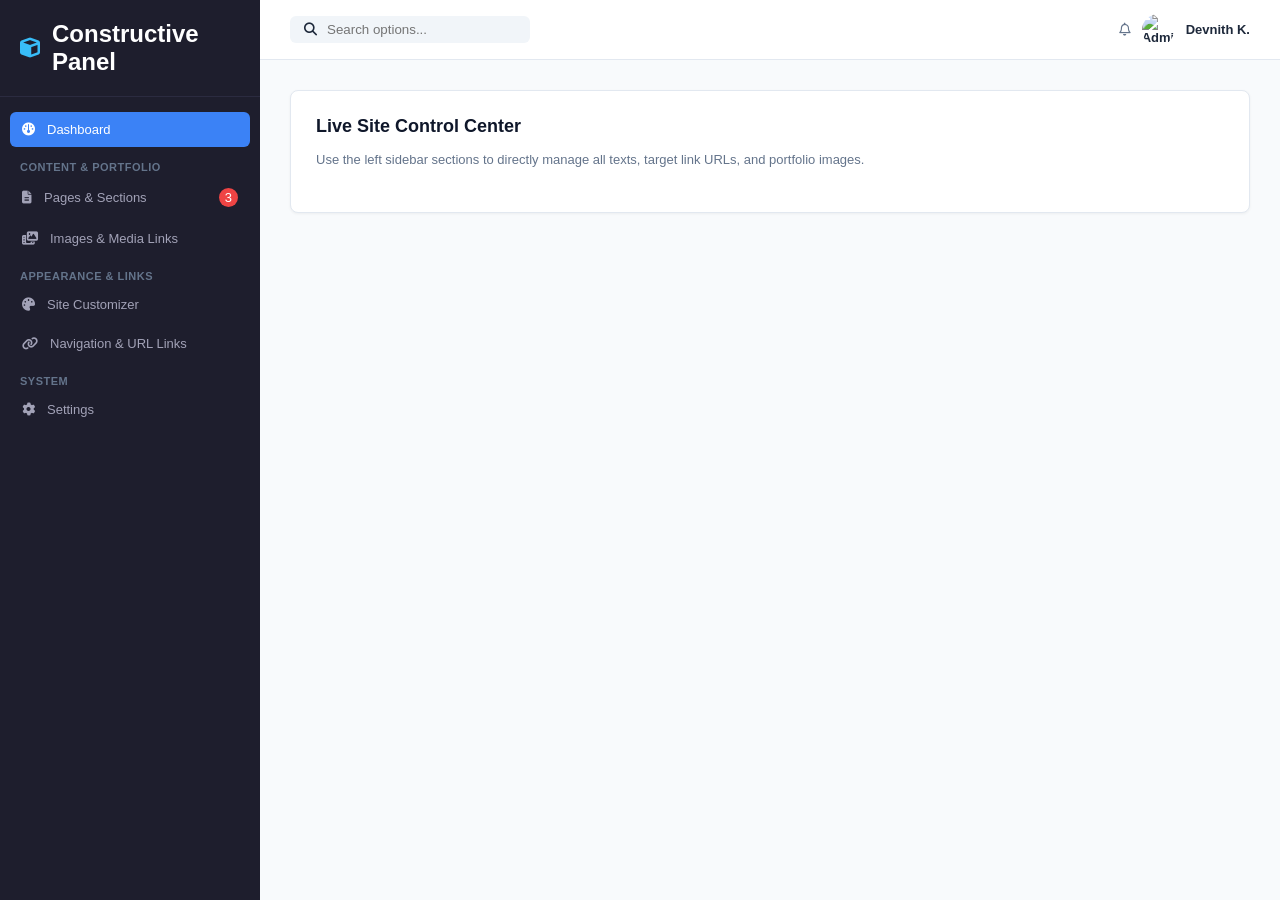
==== commit 78401a0c: "Update index.html" ====
--- a/admin/index.html
+++ b/admin/index.html
@@ -19,7 +19,7 @@
         .menu-section-title { font-size: 11px; text-transform: uppercase; color: #64748b; padding: 10px 10px 5px 10px; font-weight: bold; letter-spacing: 0.5px; }
         .menu li { padding: 10px 12px; border-radius: 6px; margin-bottom: 4px; cursor: pointer; transition: 0.2s; }
         .menu li.active, .menu li:hover { background: #3b82f6; color: #ffffff; }
-        .menu li a { text-decoration: none; color: inherit; display: flex; align-items: center; gap: 12px; font-size: 13px; font-weight: 500; }
+        .menu li span { display: flex; align-items: center; gap: 12px; font-size: 13px; font-weight: 500; }
         .badge { margin-left: auto; background: #ef4444; color: white; padding: 2px 6px; border-radius: 10px; font-size: 10px; }
 
         /* Main Content */
@@ -59,18 +59,30 @@
                 <h2>Constructive Panel</h2>
             </div>
             <ul class="menu">
-                <li class="active" onclick="switchTab('dashboard', this)"><a href="#"><i class="fa-solid fa-gauge"></i> Dashboard</a></li>
+                <li class="active" onclick="switchTab('dashboard', this)">
+                    <span><i class="fa-solid fa-gauge"></i> Dashboard</span>
+                </li>
                 
                 <div class="menu-section-title">Content & Portfolio</div>
-                <li onclick="switchTab('pages', this)"><a href="#"><i class="fa-solid fa-file-lines"></i> Pages & Sections <span class="badge">3</span></a></li>
-                <li onclick="switchTab('media', this)"><a href="#"><i class="fa-solid fa-photo-film"></i> Images & Media Links</a></li>
+                <li onclick="switchTab('pages', this)">
+                    <span><i class="fa-solid fa-file-lines"></i> Pages & Sections <span class="badge">3</span></span>
+                </li>
+                <li onclick="switchTab('media', this)">
+                    <span><i class="fa-solid fa-photo-film"></i> Images & Media Links</span>
+                </li>
 
                 <div class="menu-section-title">Appearance & Links</div>
-                <li onclick="switchTab('customizer', this)"><a href="#"><i class="fa-solid fa-palette"></i> Site Customizer</a></li>
-                <li onclick="switchTab('menus', this)"><a href="#"><i class="fa-solid fa-link"></i> Navigation & URL Links</a></li>
+                <li onclick="switchTab('customizer', this)">
+                    <span><i class="fa-solid fa-palette"></i> Site Customizer</span>
+                </li>
+                <li onclick="switchTab('menus', this)">
+                    <span><i class="fa-solid fa-link"></i> Navigation & URL Links</span>
+                </li>
 
                 <div class="menu-section-title">System</div>
-                <li onclick="switchTab('settings', this)"><a href="#"><i class="fa-solid fa-gear"></i> Settings</a></li>
+                <li onclick="switchTab('settings', this)">
+                    <span><i class="fa-solid fa-gear"></i> Settings</span>
+                </li>
             </ul>
         </aside>
 
@@ -102,11 +114,11 @@
                     <form onsubmit="event.preventDefault(); alert('Page texts updated successfully!');">
                         <div class="form-group">
                             <label>Hero Main Title Text</label>
-                            <input type="text" id="p-title" value="Build digital experiences that stand out">
+                            <input type="text" value="Build digital experiences that stand out">
                         </div>
                         <div class="form-group">
                             <label>Hero Subtitle / Badge Text</label>
-                            <input type="text" id="p-sub" value="FULL-STACK WEB DEVELOPER & SYSTEMS ENGINEER">
+                            <input type="text" value="FULL-STACK WEB DEVELOPER & SYSTEMS ENGINEER">
                         </div>
                         <div class="form-group">
                             <label>About Section Bio</label>
@@ -196,12 +208,15 @@
         function switchTab(tabId, element) {
             const panels = ['dashboard', 'pages', 'media', 'customizer', 'menus', 'settings'];
             panels.forEach(id => {
-                document.getElementById('tab-' + id).style.display = 'none';
+                const el = document.getElementById('tab-' + id);
+                if (el) el.style.display = 'none';
             });
-            document.getElementById('tab-' + tabId).style.display = 'block';
-
-            document.querySelectorAll('.menu li').forEach(li => li.classList.remove('active'));
-            element.classList.add('active');
+            
+            const target = document.getElementById('tab-' + tabId);
+            if (target) target.style.display = 'block';
+
+            document.querySelectorAll('.sidebar .menu li').forEach(li => li.classList.remove('active'));
+            if (element) element.classList.add('active');
         }
     </script>
 </body>
